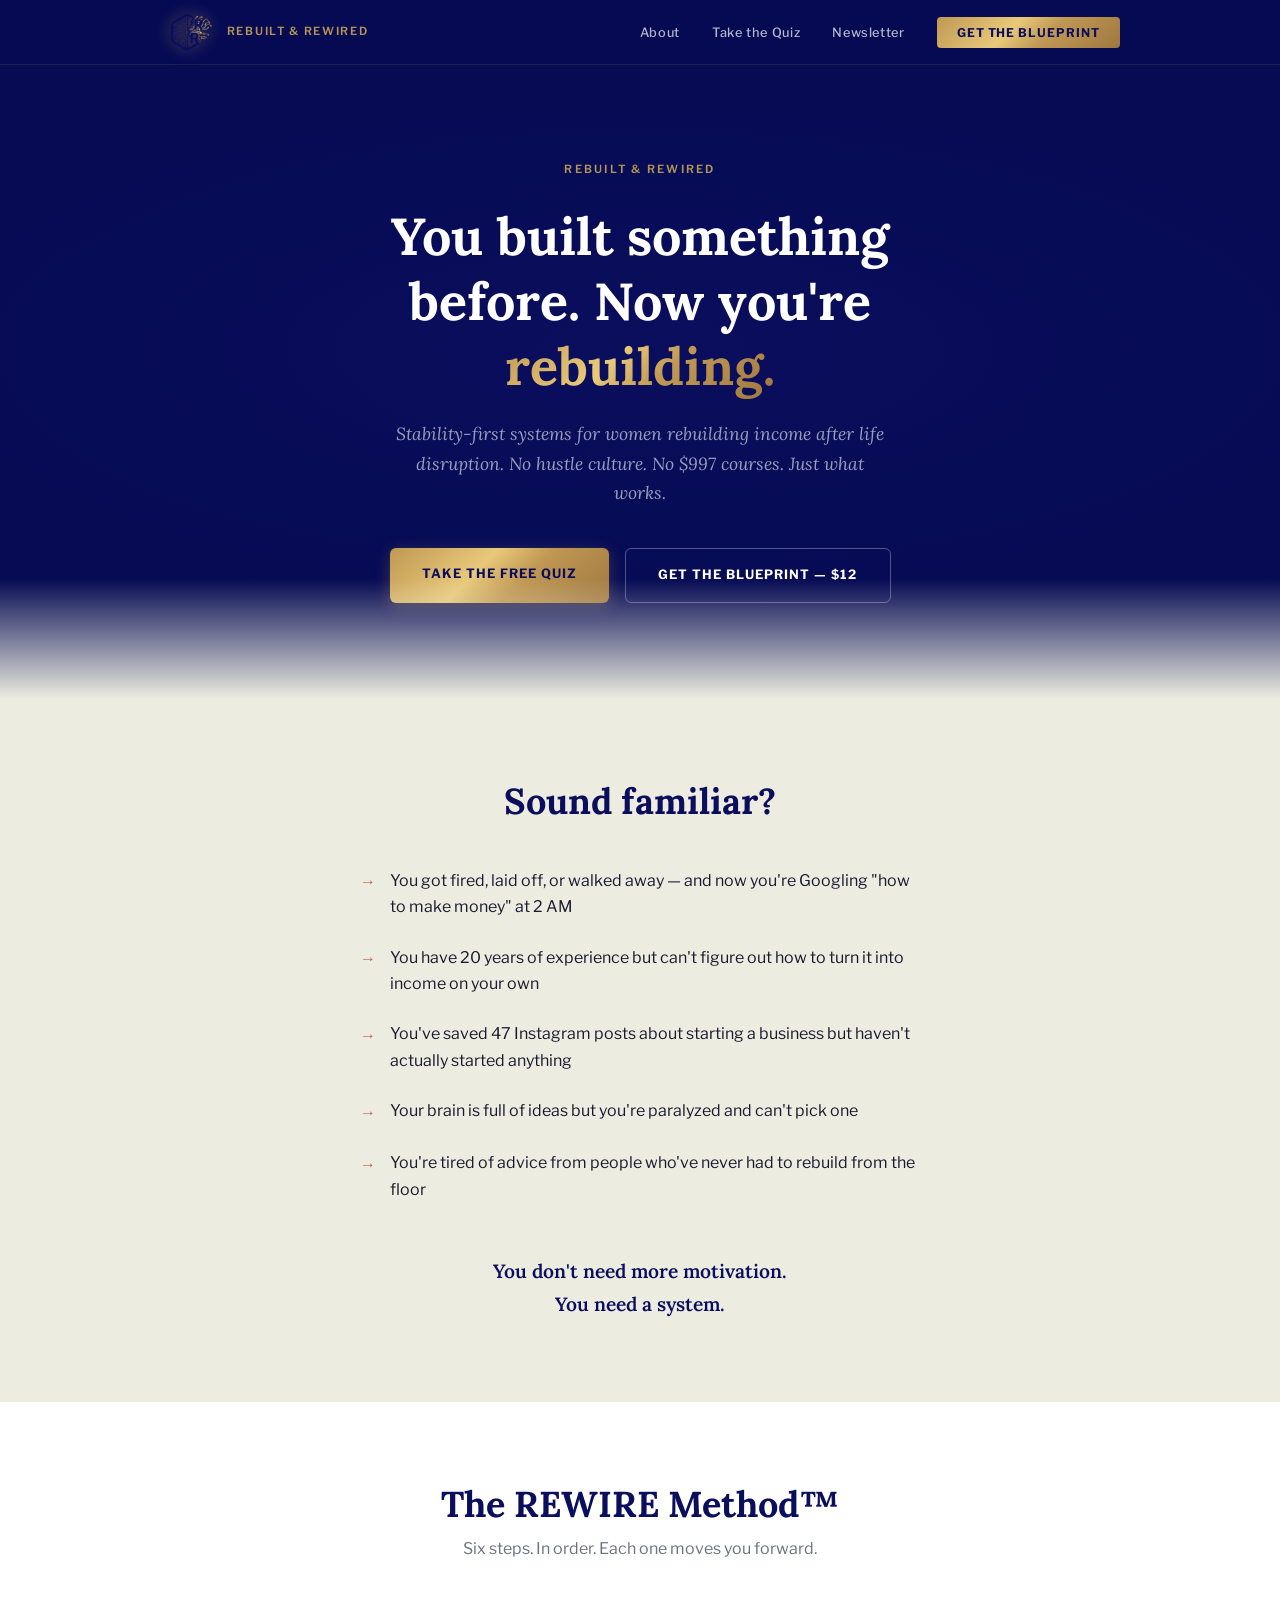
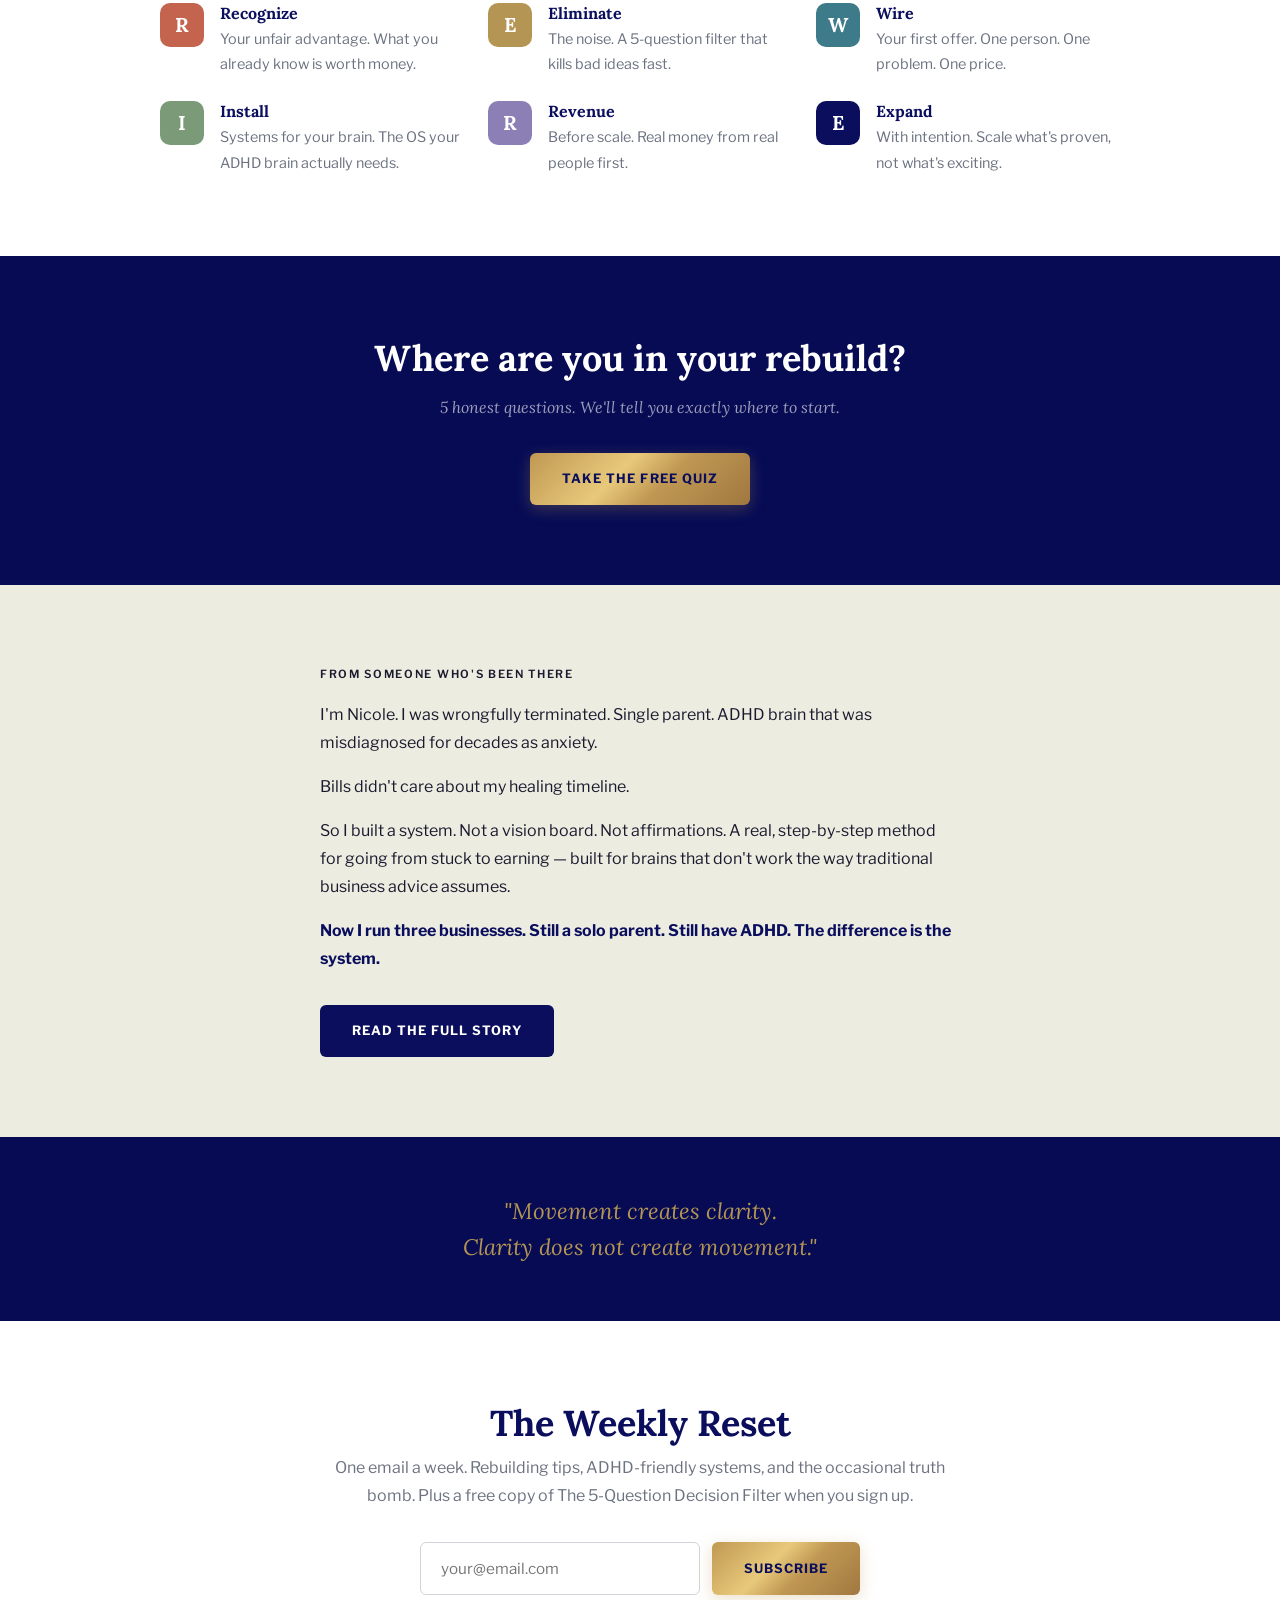
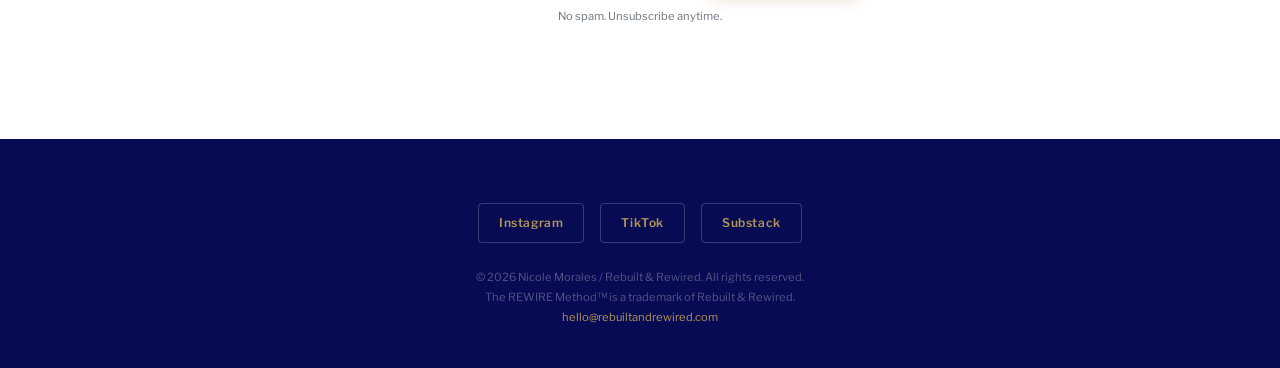
==== index.html @ 4ea36c6a "initial build — R&R website with 3 pages - Landing page: hero, pain points, REWIRE Method, quiz CTA," ====
<!DOCTYPE html>
<html lang="en">
<head>
    <meta charset="UTF-8">
    <meta name="viewport" content="width=device-width, initial-scale=1.0">
    <title>Rebuilt & Rewired — Systems for Rebuilding Income</title>
    <meta name="description" content="A 6-step system for women rebuilding income after career or life disruption. ADHD-friendly. Zero hustle culture.">
    <link rel="preconnect" href="https://fonts.googleapis.com">
    <link rel="preconnect" href="https://fonts.gstatic.com" crossorigin>
    <link href="https://fonts.googleapis.com/css2?family=Lora:ital,wght@0,400;0,600;0,700;1,400&family=Libre+Franklin:wght@300;400;500;600;700&display=swap" rel="stylesheet">
    <link rel="stylesheet" href="styles.css">
</head>
<body>

    <!-- ═══ NAV ═══ -->
    <nav class="nav">
        <div class="nav-inner">
            <a href="index.html" class="nav-brand">
                <img src="logo.png" alt="R&R" class="nav-logo">
                <span class="nav-brand-text">Rebuilt & Rewired</span>
            </a>
            <button class="nav-toggle" id="nav-toggle" aria-label="Toggle navigation">
                <span></span><span></span><span></span>
            </button>
            <ul class="nav-links" id="nav-links">
                <li><a href="about.html">About</a></li>
                <li><a href="https://rebuiltandrewired-intake.netlify.app" target="_blank">Take the Quiz</a></li>
                <li><a href="https://rebuiltrewired.substack.com" target="_blank">Newsletter</a></li>
                <li><a href="buy.html" class="btn-nav">Get the Blueprint</a></li>
            </ul>
        </div>
    </nav>

    <!-- ═══ HERO ═══ -->
    <section class="hero">
        <div class="container-narrow">
            <p class="hero-label">Rebuilt & Rewired</p>
            <h1>You built something before. Now you're <em>rebuilding.</em></h1>
            <p class="hero-sub">Stability-first systems for women rebuilding income after life disruption. No hustle culture. No $997 courses. Just what works.</p>
            <div class="hero-cta">
                <a href="https://rebuiltandrewired-intake.netlify.app" class="btn btn-gold">Take the Free Quiz</a>
                <a href="buy.html" class="btn btn-outline">Get the Blueprint — $12</a>
            </div>
        </div>
    </section>

    <!-- ═══ PAIN POINTS ═══ -->
    <section class="section pain-points">
        <div class="container-narrow fade-in">
            <h2 style="text-align:center; color:var(--navy); margin-bottom:0.5rem;">Sound familiar?</h2>
            <ul class="pain-list">
                <li>You got fired, laid off, or walked away — and now you're Googling "how to make money" at 2 AM</li>
                <li>You have 20 years of experience but can't figure out how to turn it into income on your own</li>
                <li>You've saved 47 Instagram posts about starting a business but haven't actually started anything</li>
                <li>Your brain is full of ideas but you're paralyzed and can't pick one</li>
                <li>You're tired of advice from people who've never had to rebuild from the floor</li>
            </ul>
            <p class="pain-closing">You don't need more motivation.<br>You need a system.</p>
        </div>
    </section>

    <!-- ═══ THE METHOD ═══ -->
    <section class="section method">
        <div class="container fade-in">
            <h2 style="text-align:center; color:var(--navy); margin-bottom:0.5rem;">The REWIRE Method&#8482;</h2>
            <p style="text-align:center; margin-bottom:0;">Six steps. In order. Each one moves you forward.</p>
            <div class="method-grid">
                <div class="method-step">
                    <div class="method-letter" style="background:#C4644E;">R</div>
                    <div>
                        <h3>Recognize</h3>
                        <p>Your unfair advantage. What you already know is worth money.</p>
                    </div>
                </div>
                <div class="method-step">
                    <div class="method-letter" style="background:var(--gold);">E</div>
                    <div>
                        <h3>Eliminate</h3>
                        <p>The noise. A 5-question filter that kills bad ideas fast.</p>
                    </div>
                </div>
                <div class="method-step">
                    <div class="method-letter" style="background:#3D7A8A;">W</div>
                    <div>
                        <h3>Wire</h3>
                        <p>Your first offer. One person. One problem. One price.</p>
                    </div>
                </div>
                <div class="method-step">
                    <div class="method-letter" style="background:#7A9A78;">I</div>
                    <div>
                        <h3>Install</h3>
                        <p>Systems for your brain. The OS your ADHD brain actually needs.</p>
                    </div>
                </div>
                <div class="method-step">
                    <div class="method-letter" style="background:#8B7FB5;">R</div>
                    <div>
                        <h3>Revenue</h3>
                        <p>Before scale. Real money from real people first.</p>
                    </div>
                </div>
                <div class="method-step">
                    <div class="method-letter" style="background:var(--navy);">E</div>
                    <div>
                        <h3>Expand</h3>
                        <p>With intention. Scale what's proven, not what's exciting.</p>
                    </div>
                </div>
            </div>
        </div>
    </section>

    <!-- ═══ QUIZ CTA ═══ -->
    <section class="section quiz-cta">
        <div class="container-narrow fade-in">
            <h2>Where are you in your rebuild?</h2>
            <p>5 honest questions. We'll tell you exactly where to start.</p>
            <a href="https://rebuiltandrewired-intake.netlify.app" class="btn btn-gold">Take the Free Quiz</a>
        </div>
    </section>

    <!-- ═══ ABOUT PREVIEW ═══ -->
    <section class="section about">
        <div class="container-narrow fade-in">
            <p class="about-label">From someone who's been there</p>
            <p>I'm Nicole. I was wrongfully terminated. Single parent. ADHD brain that was misdiagnosed for decades as anxiety.</p>
            <p>Bills didn't care about my healing timeline.</p>
            <p>So I built a system. Not a vision board. Not affirmations. A real, step-by-step method for going from stuck to earning — built for brains that don't work the way traditional business advice assumes.</p>
            <p><strong>Now I run three businesses. Still a solo parent. Still have ADHD. The difference is the system.</strong></p>
            <div style="margin-top:2rem;">
                <a href="about.html" class="btn btn-dark">Read the full story</a>
            </div>
        </div>
    </section>

    <!-- ═══ QUOTE ═══ -->
    <section class="quote-banner">
        <blockquote>"Movement creates clarity.<br>Clarity does not create movement."</blockquote>
    </section>

    <!-- ═══ EMAIL CAPTURE ═══ -->
    <section class="section email-section">
        <div class="container-narrow fade-in">
            <h2>The Weekly Reset</h2>
            <p>One email a week. Rebuilding tips, ADHD-friendly systems, and the occasional truth bomb. Plus a free copy of The 5-Question Decision Filter when you sign up.</p>
            <form class="email-form" name="newsletter" method="POST" data-netlify="true" netlify-honeypot="bot-field">
                <input type="hidden" name="form-name" value="newsletter" />
                <p style="position:absolute;left:-9999px;" aria-hidden="true">
                    <label>Don't fill this out: <input name="bot-field" /></label>
                </p>
                <input type="email" name="email" placeholder="your@email.com" required />
                <button type="submit" class="btn btn-gold">Subscribe</button>
            </form>
            <p class="email-privacy">No spam. Unsubscribe anytime.</p>
        </div>
    </section>

    <!-- ═══ FOOTER ═══ -->
    <footer class="footer">
        <div class="container">
            <div class="social-links">
                <a href="https://instagram.com/rebuiltandrewired" target="_blank" rel="noopener">Instagram</a>
                <a href="https://tiktok.com/@rebuiltandrewired" target="_blank" rel="noopener">TikTok</a>
                <a href="https://rebuiltrewired.substack.com" target="_blank" rel="noopener">Substack</a>
            </div>
            <p style="margin-top:1.5rem;">
                &copy; 2026 Nicole Morales / Rebuilt &amp; Rewired. All rights reserved.<br>
                The REWIRE Method&#8482; is a trademark of Rebuilt &amp; Rewired.<br>
                <a href="mailto:hello@rebuiltandrewired.com">hello@rebuiltandrewired.com</a>
            </p>
        </div>
    </footer>

    <script src="main.js"></script>
</body>
</html>
---- styles.css ----
/* ═══ REBUILT & REWIRED — BRAND SYSTEM ═══ */

:root {
    --navy: #0A0E5D;
    --navy-deep: #060b54;
    --gold: #B49554;
    --gold-light: #e8c97a;
    --gold-gradient: linear-gradient(135deg, #c09853 0%, #e8c97a 40%, #c09853 60%, #a07840 100%);
    --cream: #EDECE1;
    --cream-light: #F8F7F4;
    --coral: #C4644E;
    --dark: #1A1A2E;
    --gray: #6B7280;
    --gray-light: #D1D5DB;
    --white: #FFFFFF;
}

* {
    margin: 0;
    padding: 0;
    box-sizing: border-box;
}

html {
    scroll-behavior: smooth;
}

body {
    font-family: 'Libre Franklin', 'Helvetica Neue', sans-serif;
    color: var(--dark);
    background: var(--white);
    line-height: 1.6;
    -webkit-font-smoothing: antialiased;
}

/* ═══ TYPOGRAPHY ═══ */

h1, h2, h3 {
    font-family: 'Lora', Georgia, serif;
    font-weight: 700;
    line-height: 1.25;
}

h1 { font-size: clamp(2rem, 5vw, 3.25rem); }
h2 { font-size: clamp(1.5rem, 3.5vw, 2.25rem); }
h3 { font-size: clamp(1.125rem, 2.5vw, 1.5rem); }

p {
    font-size: 1rem;
    line-height: 1.75;
    color: var(--gray);
}

/* ═══ LAYOUT ═══ */

.section {
    padding: 5rem 1.5rem;
}

.container {
    max-width: 960px;
    margin: 0 auto;
}

.container-narrow {
    max-width: 640px;
    margin: 0 auto;
}

/* ═══ NAVIGATION ═══ */

.nav {
    position: fixed;
    top: 0;
    left: 0;
    right: 0;
    z-index: 100;
    background: rgba(6, 11, 84, 0.95);
    backdrop-filter: blur(12px);
    -webkit-backdrop-filter: blur(12px);
    border-bottom: 1px solid rgba(180, 149, 84, 0.15);
    padding: 0 1.5rem;
}

.nav-inner {
    max-width: 960px;
    margin: 0 auto;
    display: flex;
    align-items: center;
    justify-content: space-between;
    height: 64px;
}

.nav-logo {
    height: 40px;
    width: auto;
    filter: drop-shadow(0 0 8px rgba(192, 152, 83, 0.6));
    mix-blend-mode: lighten;
}

.nav-brand {
    display: flex;
    align-items: center;
    gap: 0.75rem;
    text-decoration: none;
}

.nav-brand-text {
    font-family: 'Libre Franklin', sans-serif;
    font-size: 0.7rem;
    font-weight: 600;
    letter-spacing: 0.15em;
    text-transform: uppercase;
    color: var(--gold);
}

.nav-links {
    display: flex;
    gap: 2rem;
    align-items: center;
    list-style: none;
}

.nav-links a {
    font-size: 0.8rem;
    font-weight: 500;
    letter-spacing: 0.05em;
    color: rgba(255, 255, 255, 0.7);
    text-decoration: none;
    transition: color 0.2s ease;
}

.nav-links a:hover {
    color: var(--gold);
}

.nav-links .btn-nav {
    background: var(--gold-gradient);
    color: var(--navy);
    padding: 0.5rem 1.25rem;
    border-radius: 4px;
    font-weight: 700;
    font-size: 0.75rem;
    letter-spacing: 0.08em;
    text-transform: uppercase;
}

.nav-links .btn-nav:hover {
    filter: brightness(1.1);
    color: var(--navy);
}

/* Mobile nav toggle */
.nav-toggle {
    display: none;
    background: none;
    border: none;
    cursor: pointer;
    padding: 0.5rem;
}

.nav-toggle span {
    display: block;
    width: 22px;
    height: 2px;
    background: var(--gold);
    margin: 5px 0;
    transition: all 0.3s ease;
}

/* ═══ HERO ═══ */

.hero {
    background: var(--navy-deep);
    background-image:
        radial-gradient(ellipse 80% 50% at 50% 50%, var(--navy) 0%, var(--navy-deep) 70%),
        radial-gradient(circle at 20% 30%, rgba(192, 152, 83, 0.06) 0%, transparent 50%),
        radial-gradient(circle at 80% 70%, rgba(192, 152, 83, 0.04) 0%, transparent 40%);
    padding: 10rem 1.5rem 6rem;
    text-align: center;
    position: relative;
    overflow: hidden;
}

.hero::after {
    content: '';
    position: absolute;
    bottom: 0;
    left: 0;
    right: 0;
    height: 120px;
    background: linear-gradient(to bottom, transparent, var(--cream));
}

.hero-label {
    font-family: 'Libre Franklin', sans-serif;
    font-size: 0.7rem;
    font-weight: 600;
    letter-spacing: 0.2em;
    text-transform: uppercase;
    color: var(--gold);
    margin-bottom: 1.5rem;
}

.hero h1 {
    color: var(--white);
    margin-bottom: 1.25rem;
    max-width: 700px;
    margin-left: auto;
    margin-right: auto;
}

.hero h1 em {
    font-style: normal;
    background: var(--gold-gradient);
    -webkit-background-clip: text;
    -webkit-text-fill-color: transparent;
    background-clip: text;
}

.hero-sub {
    font-family: 'Lora', Georgia, serif;
    font-size: 1.1rem;
    color: rgba(255, 255, 255, 0.6);
    font-style: italic;
    max-width: 500px;
    margin: 0 auto 2.5rem;
    line-height: 1.7;
}

.hero-cta {
    display: inline-flex;
    gap: 1rem;
    flex-wrap: wrap;
    justify-content: center;
}

/* ═══ BUTTONS ═══ */

.btn {
    display: inline-block;
    padding: 1rem 2rem;
    border-radius: 6px;
    font-family: 'Libre Franklin', sans-serif;
    font-size: 0.8rem;
    font-weight: 700;
    letter-spacing: 0.08em;
    text-transform: uppercase;
    text-decoration: none;
    cursor: pointer;
    border: none;
    transition: all 0.25s ease;
}

.btn-gold {
    background: var(--gold-gradient);
    color: var(--navy);
    box-shadow: 0 4px 16px rgba(192, 152, 83, 0.3);
}

.btn-gold:hover {
    transform: translateY(-2px);
    box-shadow: 0 6px 24px rgba(192, 152, 83, 0.4);
    filter: brightness(1.05);
}

.btn-outline {
    background: transparent;
    color: var(--white);
    border: 1px solid rgba(255, 255, 255, 0.3);
}

.btn-outline:hover {
    border-color: var(--gold);
    color: var(--gold);
}

.btn-dark {
    background: var(--navy);
    color: var(--white);
}

.btn-dark:hover {
    background: var(--navy-deep);
    transform: translateY(-2px);
    box-shadow: 0 4px 16px rgba(6, 11, 84, 0.3);
}

/* ═══ PAIN POINTS ═══ */

.pain-points {
    background: var(--cream);
}

.pain-list {
    list-style: none;
    max-width: 560px;
    margin: 2rem auto 0;
}

.pain-list li {
    display: flex;
    align-items: flex-start;
    gap: 0.875rem;
    padding: 0.75rem 0;
    font-size: 1rem;
    line-height: 1.65;
    color: var(--dark);
}

.pain-list li::before {
    content: '→';
    color: var(--coral);
    font-weight: 700;
    flex-shrink: 0;
    margin-top: 0.1em;
}

.pain-closing {
    font-family: 'Lora', Georgia, serif;
    font-size: 1.2rem;
    font-weight: 600;
    color: var(--navy);
    text-align: center;
    margin-top: 2.5rem;
}

/* ═══ METHOD ═══ */

.method {
    background: var(--white);
}

.method-grid {
    display: grid;
    grid-template-columns: repeat(auto-fit, minmax(280px, 1fr));
    gap: 1.5rem;
    margin-top: 2.5rem;
}

.method-step {
    display: flex;
    gap: 1rem;
    align-items: flex-start;
}

.method-letter {
    width: 44px;
    height: 44px;
    border-radius: 10px;
    display: flex;
    align-items: center;
    justify-content: center;
    font-family: 'Lora', Georgia, serif;
    font-size: 1.25rem;
    font-weight: 700;
    color: var(--white);
    flex-shrink: 0;
}

.method-step h3 {
    font-size: 1rem;
    color: var(--navy);
    margin-bottom: 0.25rem;
}

.method-step p {
    font-size: 0.9rem;
}

/* ═══ ABOUT ═══ */

.about {
    background: var(--cream);
}

.about-label {
    font-family: 'Libre Franklin', sans-serif;
    font-size: 0.7rem;
    font-weight: 600;
    letter-spacing: 0.15em;
    text-transform: uppercase;
    color: var(--gold);
    margin-bottom: 1rem;
}

.about p {
    color: var(--dark);
    margin-bottom: 1rem;
}

.about p strong {
    color: var(--navy);
}

/* ═══ QUIZ CTA ═══ */

.quiz-cta {
    background: var(--navy-deep);
    text-align: center;
}

.quiz-cta h2 {
    color: var(--white);
    margin-bottom: 0.75rem;
}

.quiz-cta p {
    color: rgba(255, 255, 255, 0.6);
    font-style: italic;
    font-family: 'Lora', Georgia, serif;
    margin-bottom: 2rem;
}

/* ═══ EMAIL CAPTURE ═══ */

.email-section {
    background: var(--white);
    text-align: center;
}

.email-section h2 {
    color: var(--navy);
    margin-bottom: 0.5rem;
}

.email-section > .container-narrow > p {
    margin-bottom: 2rem;
}

.email-form {
    display: flex;
    gap: 0.75rem;
    max-width: 440px;
    margin: 0 auto;
}

.email-form input[type="email"] {
    flex: 1;
    padding: 1rem 1.25rem;
    border: 1px solid var(--gray-light);
    border-radius: 6px;
    font-family: 'Libre Franklin', sans-serif;
    font-size: 0.95rem;
    color: var(--dark);
    outline: none;
}

.email-form input[type="email"]:focus {
    border-color: var(--gold);
    box-shadow: 0 0 0 3px rgba(180, 149, 84, 0.15);
}

.email-privacy {
    font-size: 0.7rem;
    color: var(--gray);
    margin-top: 0.75rem;
}

/* ═══ SOCIAL ═══ */

.social-links {
    display: flex;
    gap: 1rem;
    justify-content: center;
    margin-top: 1.5rem;
}

.social-links a {
    padding: 0.6rem 1.25rem;
    border: 1px solid rgba(255, 255, 255, 0.2);
    border-radius: 4px;
    color: var(--gold);
    text-decoration: none;
    font-size: 0.75rem;
    font-weight: 600;
    letter-spacing: 0.05em;
    transition: all 0.2s ease;
}

.social-links a:hover {
    border-color: var(--gold);
    background: rgba(180, 149, 84, 0.1);
}

/* ═══ FOOTER ═══ */

.footer {
    background: var(--navy-deep);
    padding: 2.5rem 1.5rem;
    text-align: center;
}

.footer p {
    font-size: 0.7rem;
    color: rgba(255, 255, 255, 0.3);
    line-height: 1.8;
}

.footer a {
    color: var(--gold);
    text-decoration: none;
}

/* ═══ QUOTE BANNER ═══ */

.quote-banner {
    background: var(--navy-deep);
    padding: 3.5rem 1.5rem;
    text-align: center;
}

.quote-banner blockquote {
    font-family: 'Lora', Georgia, serif;
    font-size: clamp(1.1rem, 2.5vw, 1.4rem);
    font-style: italic;
    color: var(--gold);
    line-height: 1.6;
    max-width: 500px;
    margin: 0 auto;
}

/* ═══ BUY PAGE ═══ */

.buy-hero {
    background: var(--navy-deep);
    padding: 9rem 1.5rem 4rem;
    text-align: center;
}

.buy-hero h1 {
    color: var(--white);
    margin-bottom: 0.75rem;
}

.buy-hero .price {
    font-family: 'Lora', Georgia, serif;
    font-size: 2.5rem;
    font-weight: 700;
    color: var(--gold);
    margin-bottom: 0.5rem;
}

.buy-hero .price-sub {
    font-size: 0.85rem;
    color: rgba(255, 255, 255, 0.5);
    margin-bottom: 2rem;
}

.whats-inside {
    background: var(--cream);
}

.check-list {
    list-style: none;
    max-width: 560px;
    margin: 2rem auto 0;
}

.check-list li {
    display: flex;
    align-items: flex-start;
    gap: 0.875rem;
    padding: 0.6rem 0;
    font-size: 0.95rem;
    line-height: 1.6;
    color: var(--dark);
}

.check-list li::before {
    content: '✓';
    color: var(--gold);
    font-weight: 700;
    flex-shrink: 0;
}

.who-for {
    background: var(--navy-deep);
}

.who-for h2 {
    color: var(--white);
    text-align: center;
    margin-bottom: 2rem;
}

.who-list {
    list-style: none;
    max-width: 560px;
    margin: 0 auto;
}

.who-list li {
    display: flex;
    align-items: flex-start;
    gap: 0.875rem;
    padding: 0.6rem 0;
    font-size: 0.95rem;
    line-height: 1.6;
    color: rgba(255, 255, 255, 0.8);
}

.who-list li::before {
    content: '◆';
    color: var(--gold);
    flex-shrink: 0;
}

.objections {
    background: var(--white);
}

.objection-item {
    margin-bottom: 1.75rem;
}

.objection-item h3 {
    font-family: 'Lora', Georgia, serif;
    font-size: 1rem;
    color: var(--navy);
    margin-bottom: 0.35rem;
}

.objection-item p {
    font-size: 0.9rem;
}

.final-cta {
    background: var(--cream);
    text-align: center;
}

.final-cta h2 {
    color: var(--navy);
    margin-bottom: 0.5rem;
}

.trust-badges {
    display: flex;
    gap: 1.5rem;
    justify-content: center;
    flex-wrap: wrap;
    margin-top: 1.5rem;
}

.trust-badges span {
    font-size: 0.75rem;
    color: var(--gray);
    display: flex;
    align-items: center;
    gap: 0.4rem;
}

.trust-badges span::before {
    content: '●';
    color: var(--gold);
    font-size: 0.4rem;
}

/* ═══ ANIMATIONS ═══ */

.fade-in {
    opacity: 0;
    transform: translateY(20px);
    transition: opacity 0.6s ease, transform 0.6s ease;
}

.fade-in.visible {
    opacity: 1;
    transform: translateY(0);
}

/* ═══ RESPONSIVE ═══ */

@media (max-width: 768px) {
    .nav-links {
        display: none;
        position: absolute;
        top: 64px;
        left: 0;
        right: 0;
        background: var(--navy-deep);
        flex-direction: column;
        padding: 1.5rem;
        gap: 1rem;
        border-bottom: 1px solid rgba(180, 149, 84, 0.15);
    }

    .nav-links.open {
        display: flex;
    }

    .nav-toggle {
        display: block;
    }

    .hero {
        padding: 8rem 1.5rem 5rem;
    }

    .section {
        padding: 3.5rem 1.5rem;
    }

    .hero-cta {
        flex-direction: column;
        align-items: center;
    }

    .email-form {
        flex-direction: column;
    }

    .social-links {
        flex-direction: column;
        align-items: center;
    }

    .method-grid {
        grid-template-columns: 1fr;
    }
}
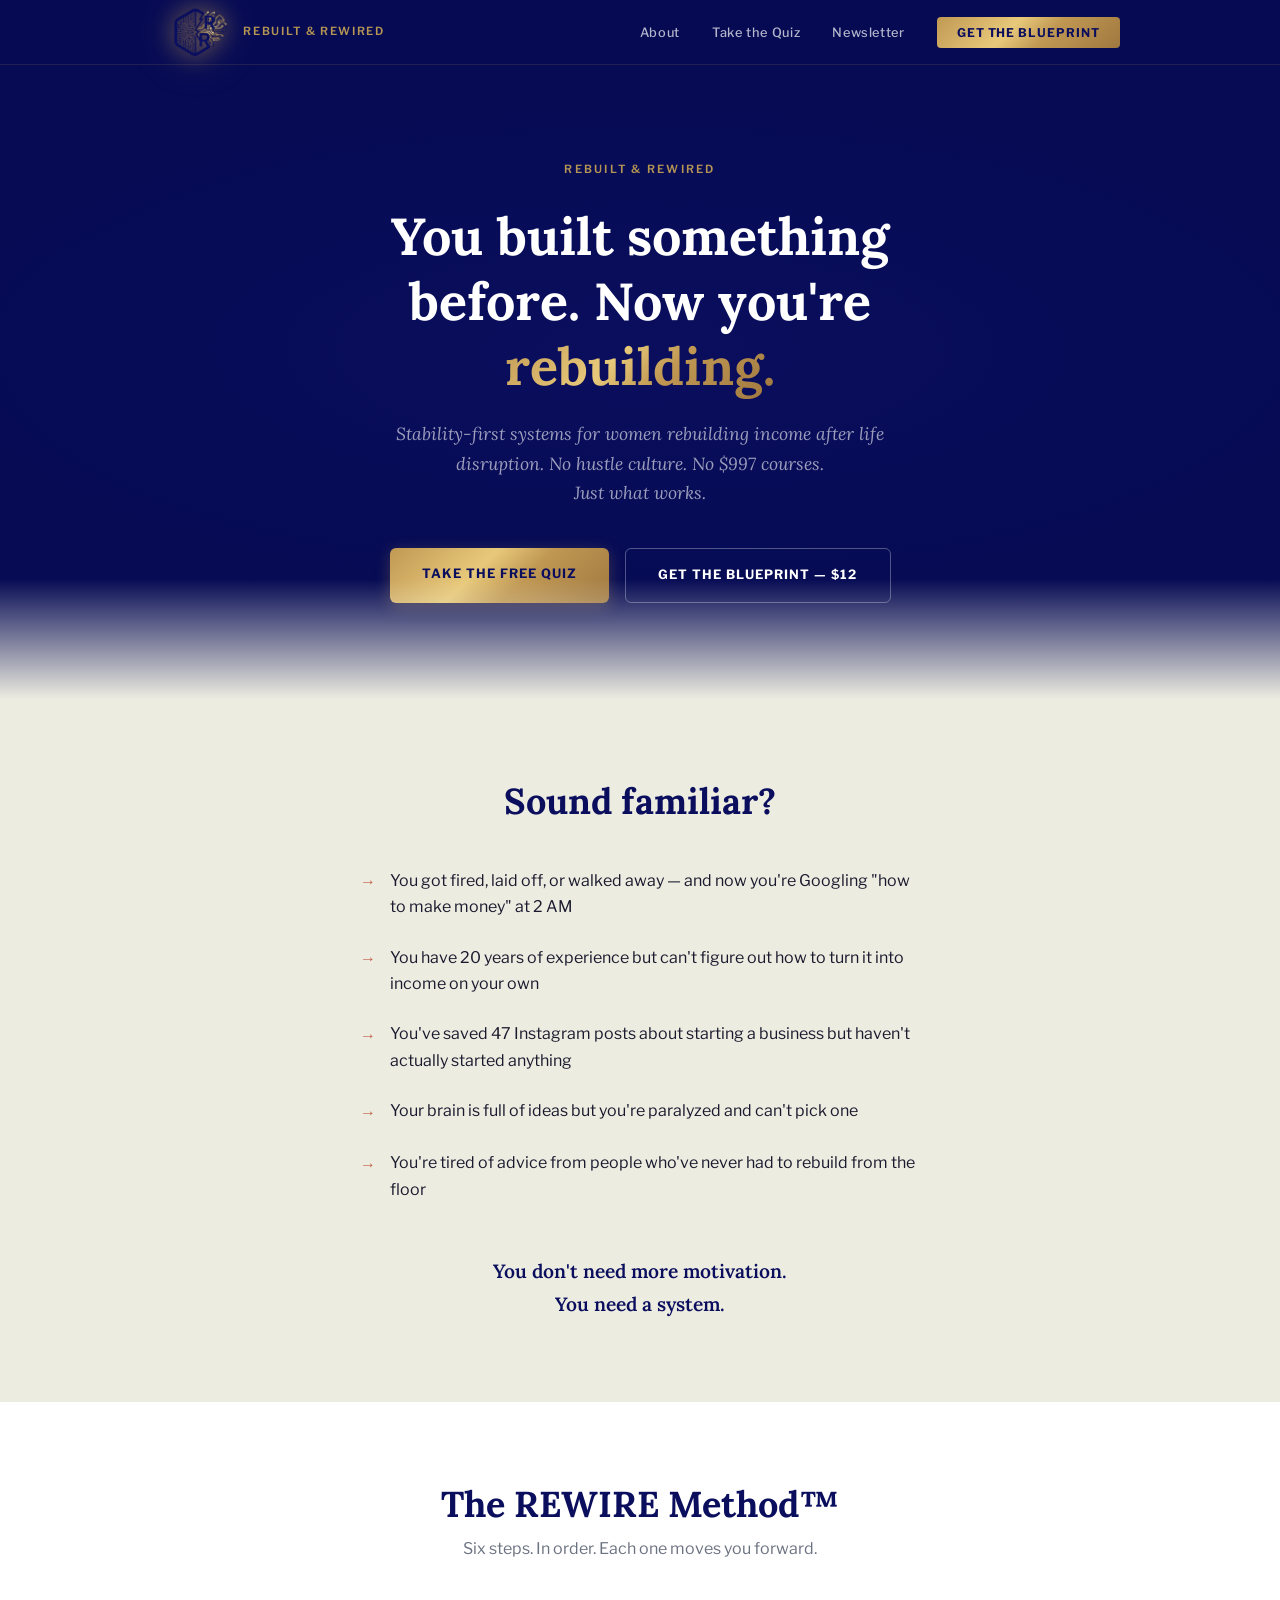
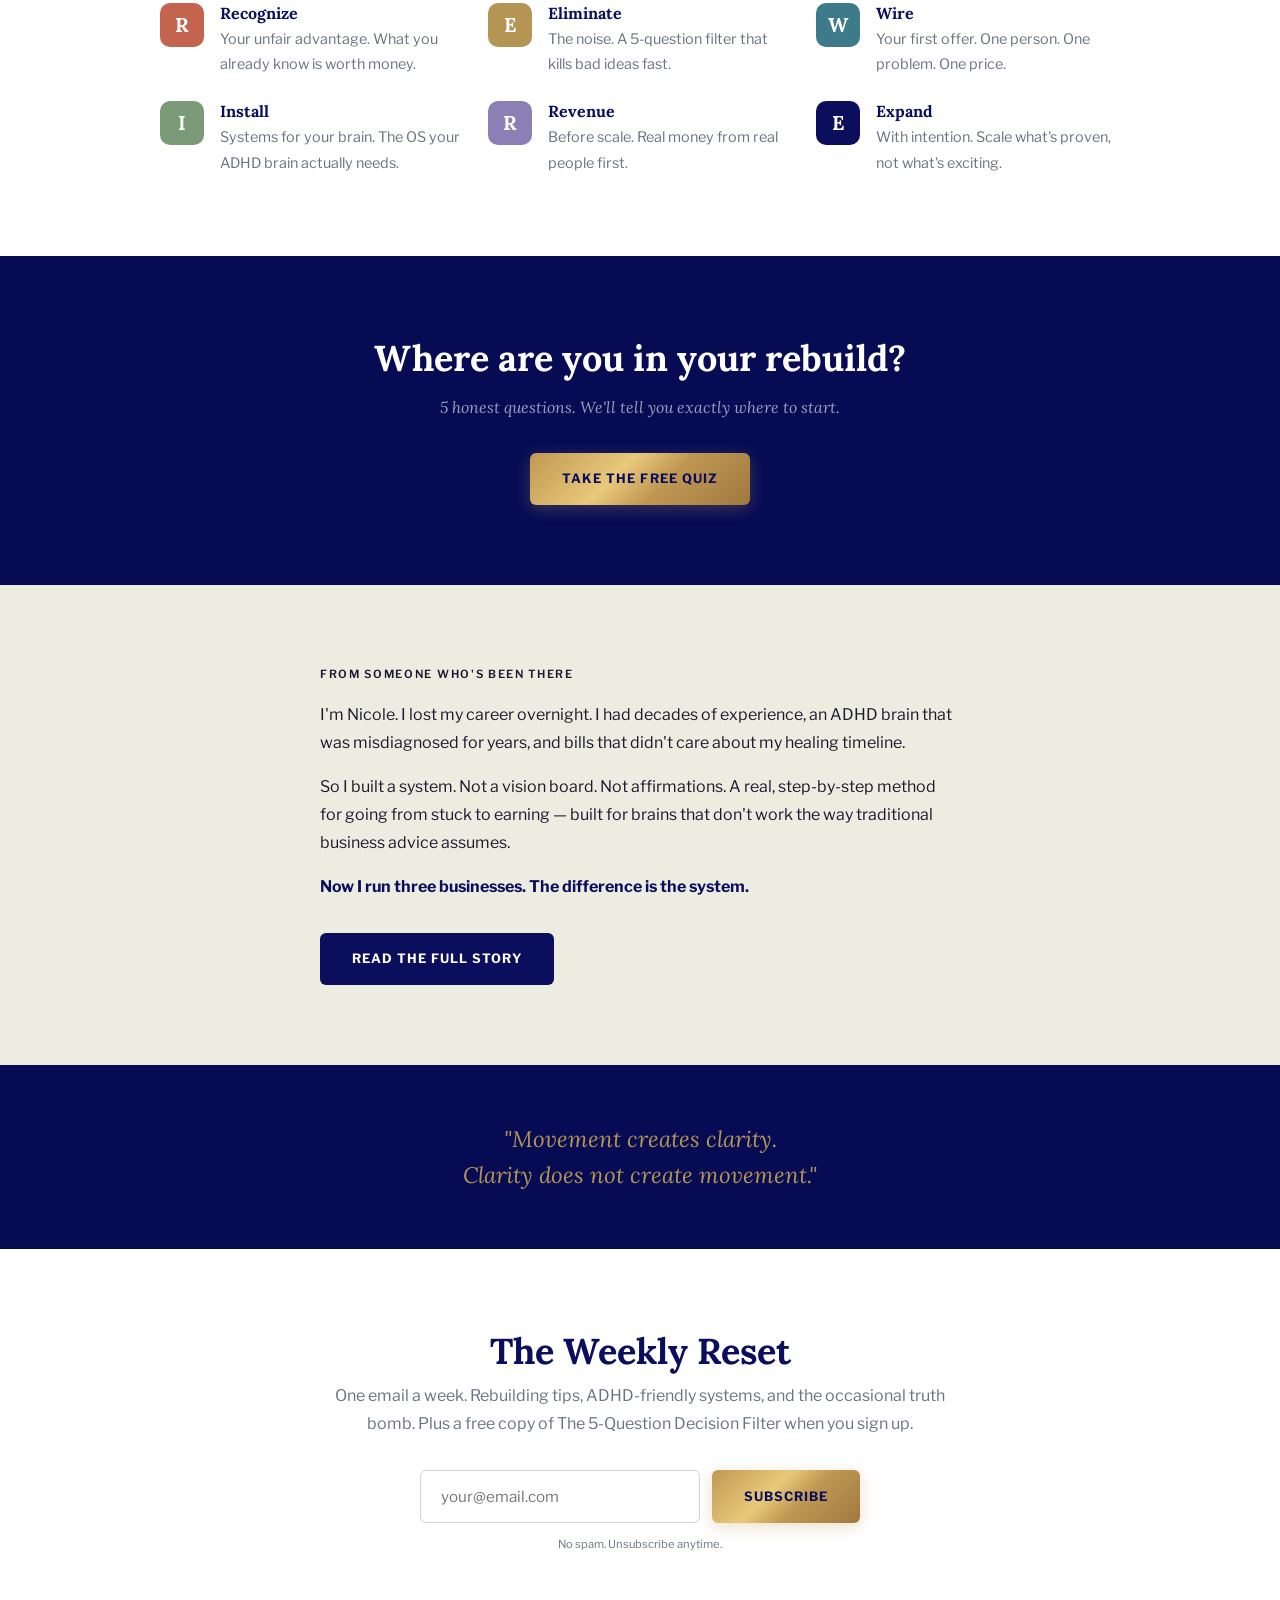
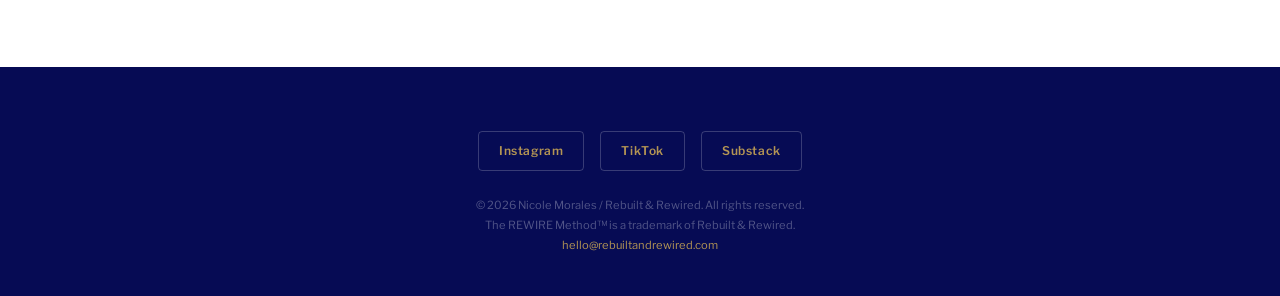
==== commit e8a27912: "fix copy and layout issues - Remove "wrongfully terminated" (both pages) — replaced with "lost my ca" ====
--- a/index.html
+++ b/index.html
@@ -36,7 +36,7 @@
         <div class="container-narrow">
             <p class="hero-label">Rebuilt & Rewired</p>
             <h1>You built something before. Now you're <em>rebuilding.</em></h1>
-            <p class="hero-sub">Stability-first systems for women rebuilding income after life disruption. No hustle culture. No $997 courses. Just what works.</p>
+            <p class="hero-sub">Stability-first systems for women rebuilding income after life disruption. No hustle culture. No $997 courses.<br>Just what works.</p>
             <div class="hero-cta">
                 <a href="https://rebuiltandrewired-intake.netlify.app" class="btn btn-gold">Take the Free Quiz</a>
                 <a href="buy.html" class="btn btn-outline">Get the Blueprint — $12</a>
@@ -124,10 +124,9 @@
     <section class="section about">
         <div class="container-narrow fade-in">
             <p class="about-label">From someone who's been there</p>
-            <p>I'm Nicole. I was wrongfully terminated. Single parent. ADHD brain that was misdiagnosed for decades as anxiety.</p>
-            <p>Bills didn't care about my healing timeline.</p>
+            <p>I'm Nicole. I lost my career overnight. I had decades of experience, an ADHD brain that was misdiagnosed for years, and bills that didn't care about my healing timeline.</p>
             <p>So I built a system. Not a vision board. Not affirmations. A real, step-by-step method for going from stuck to earning — built for brains that don't work the way traditional business advice assumes.</p>
-            <p><strong>Now I run three businesses. Still a solo parent. Still have ADHD. The difference is the system.</strong></p>
+            <p><strong>Now I run three businesses. The difference is the system.</strong></p>
             <div style="margin-top:2rem;">
                 <a href="about.html" class="btn btn-dark">Read the full story</a>
             </div>
--- a/styles.css
+++ b/styles.css
@@ -92,9 +92,9 @@
 }
 
 .nav-logo {
-    height: 40px;
+    height: 52px;
     width: auto;
-    filter: drop-shadow(0 0 8px rgba(192, 152, 83, 0.6));
+    filter: drop-shadow(0 0 10px rgba(192, 152, 83, 0.8)) drop-shadow(0 0 20px rgba(192, 152, 83, 0.4));
     mix-blend-mode: lighten;
 }
 
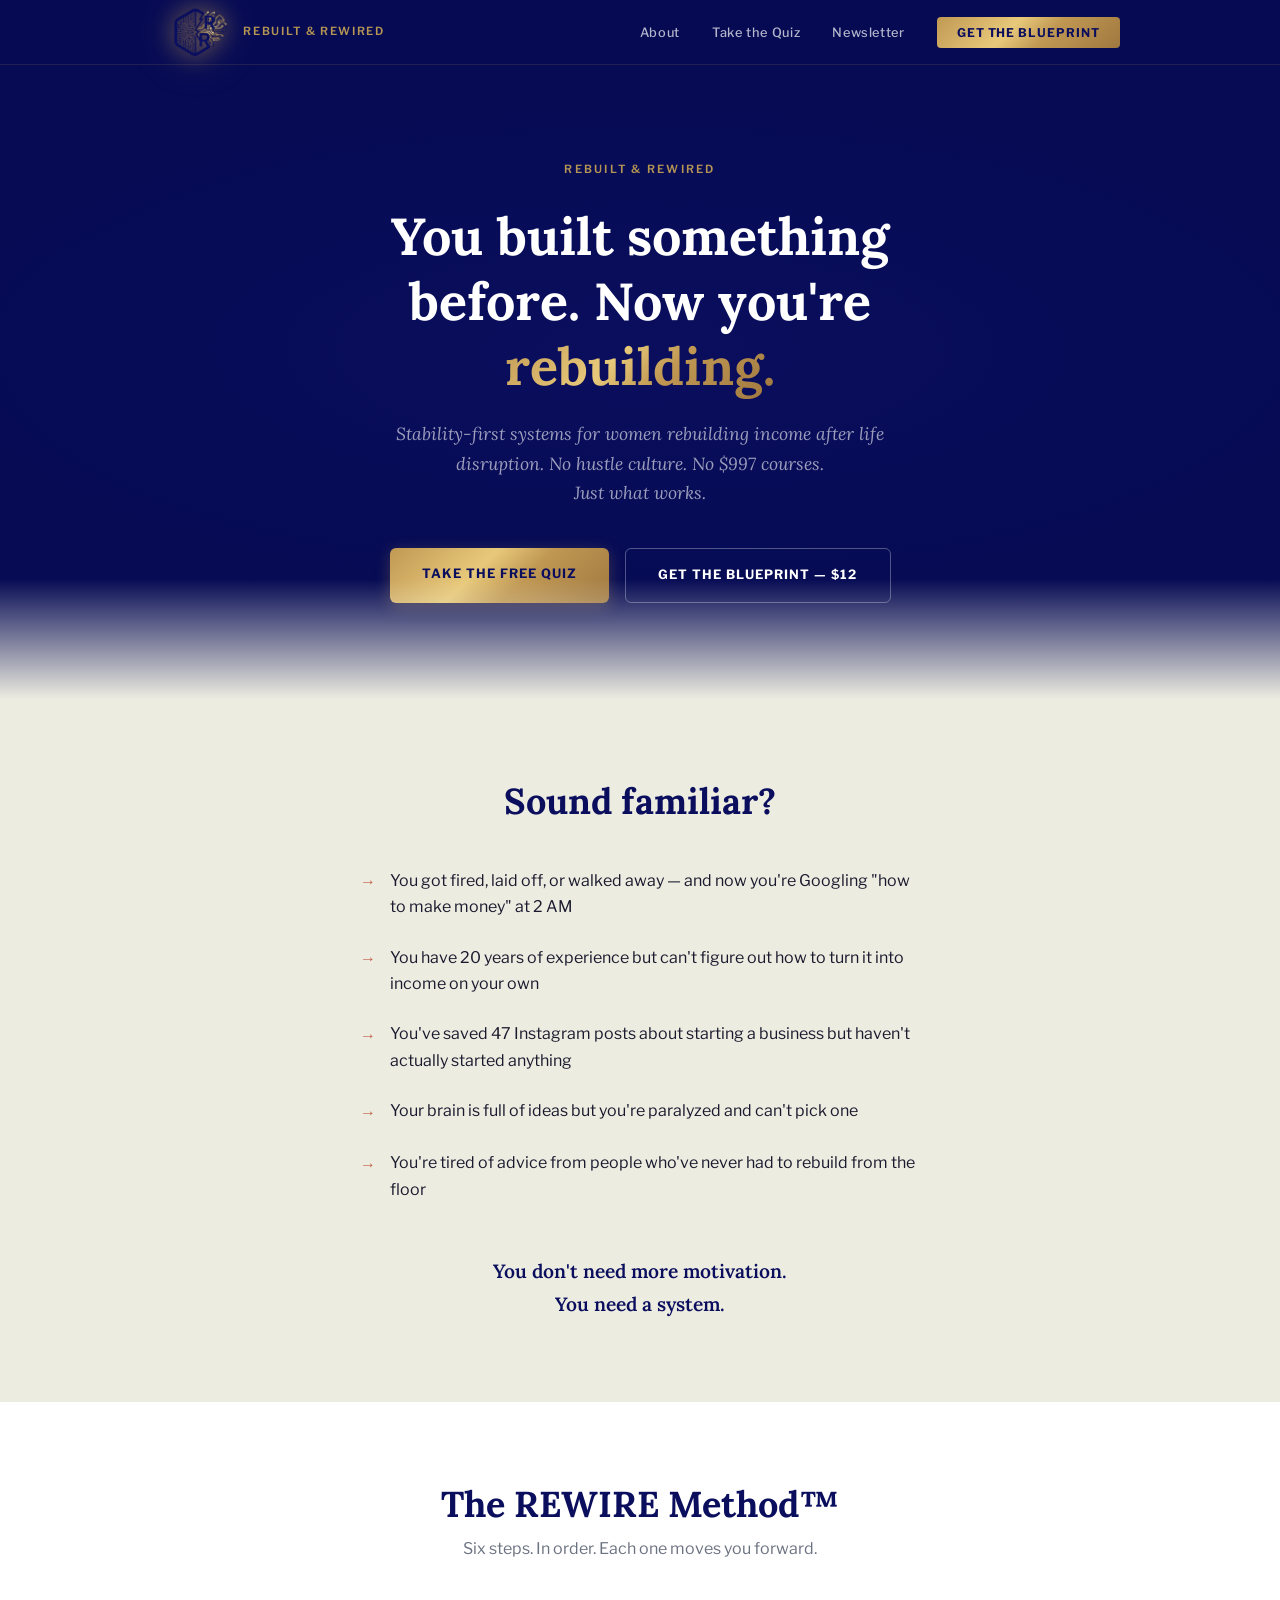
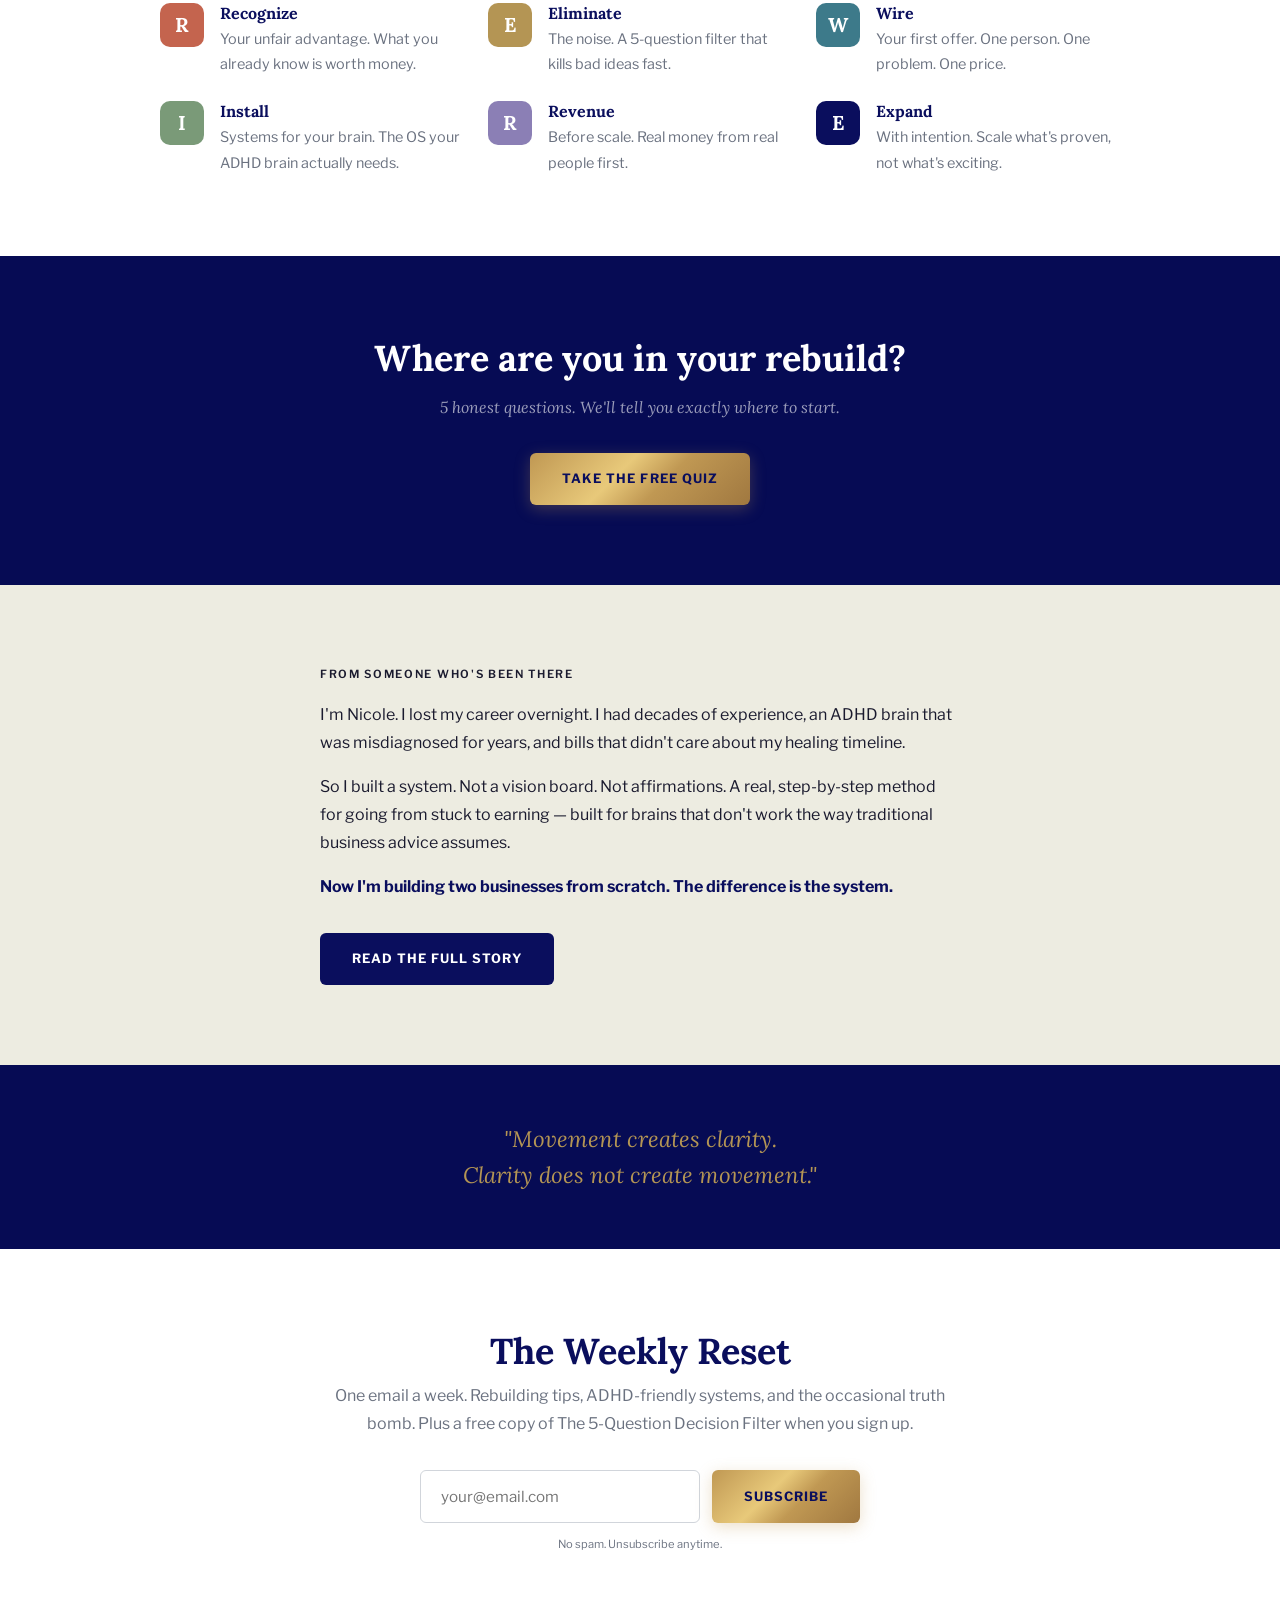
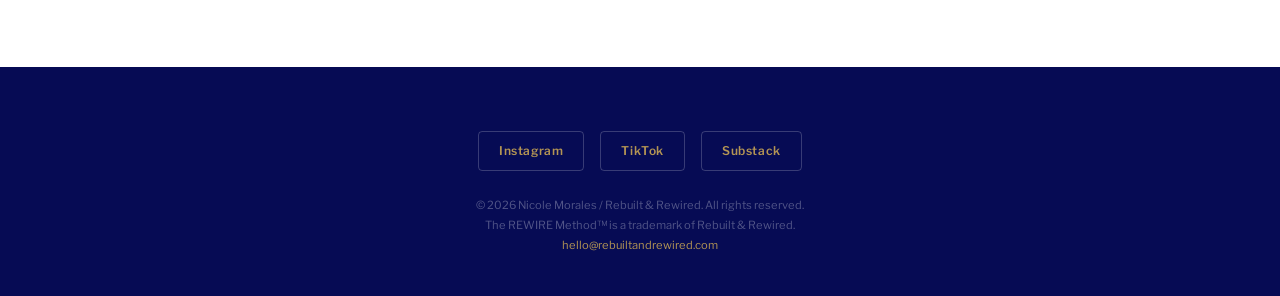
==== commit 2d4955cc: "fix business count + simplify corporate language - "three businesses" → "two businesses from scratch" ====
--- a/index.html
+++ b/index.html
@@ -126,7 +126,7 @@
             <p class="about-label">From someone who's been there</p>
             <p>I'm Nicole. I lost my career overnight. I had decades of experience, an ADHD brain that was misdiagnosed for years, and bills that didn't care about my healing timeline.</p>
             <p>So I built a system. Not a vision board. Not affirmations. A real, step-by-step method for going from stuck to earning — built for brains that don't work the way traditional business advice assumes.</p>
-            <p><strong>Now I run three businesses. The difference is the system.</strong></p>
+            <p><strong>Now I'm building two businesses from scratch. The difference is the system.</strong></p>
             <div style="margin-top:2rem;">
                 <a href="about.html" class="btn btn-dark">Read the full story</a>
             </div>
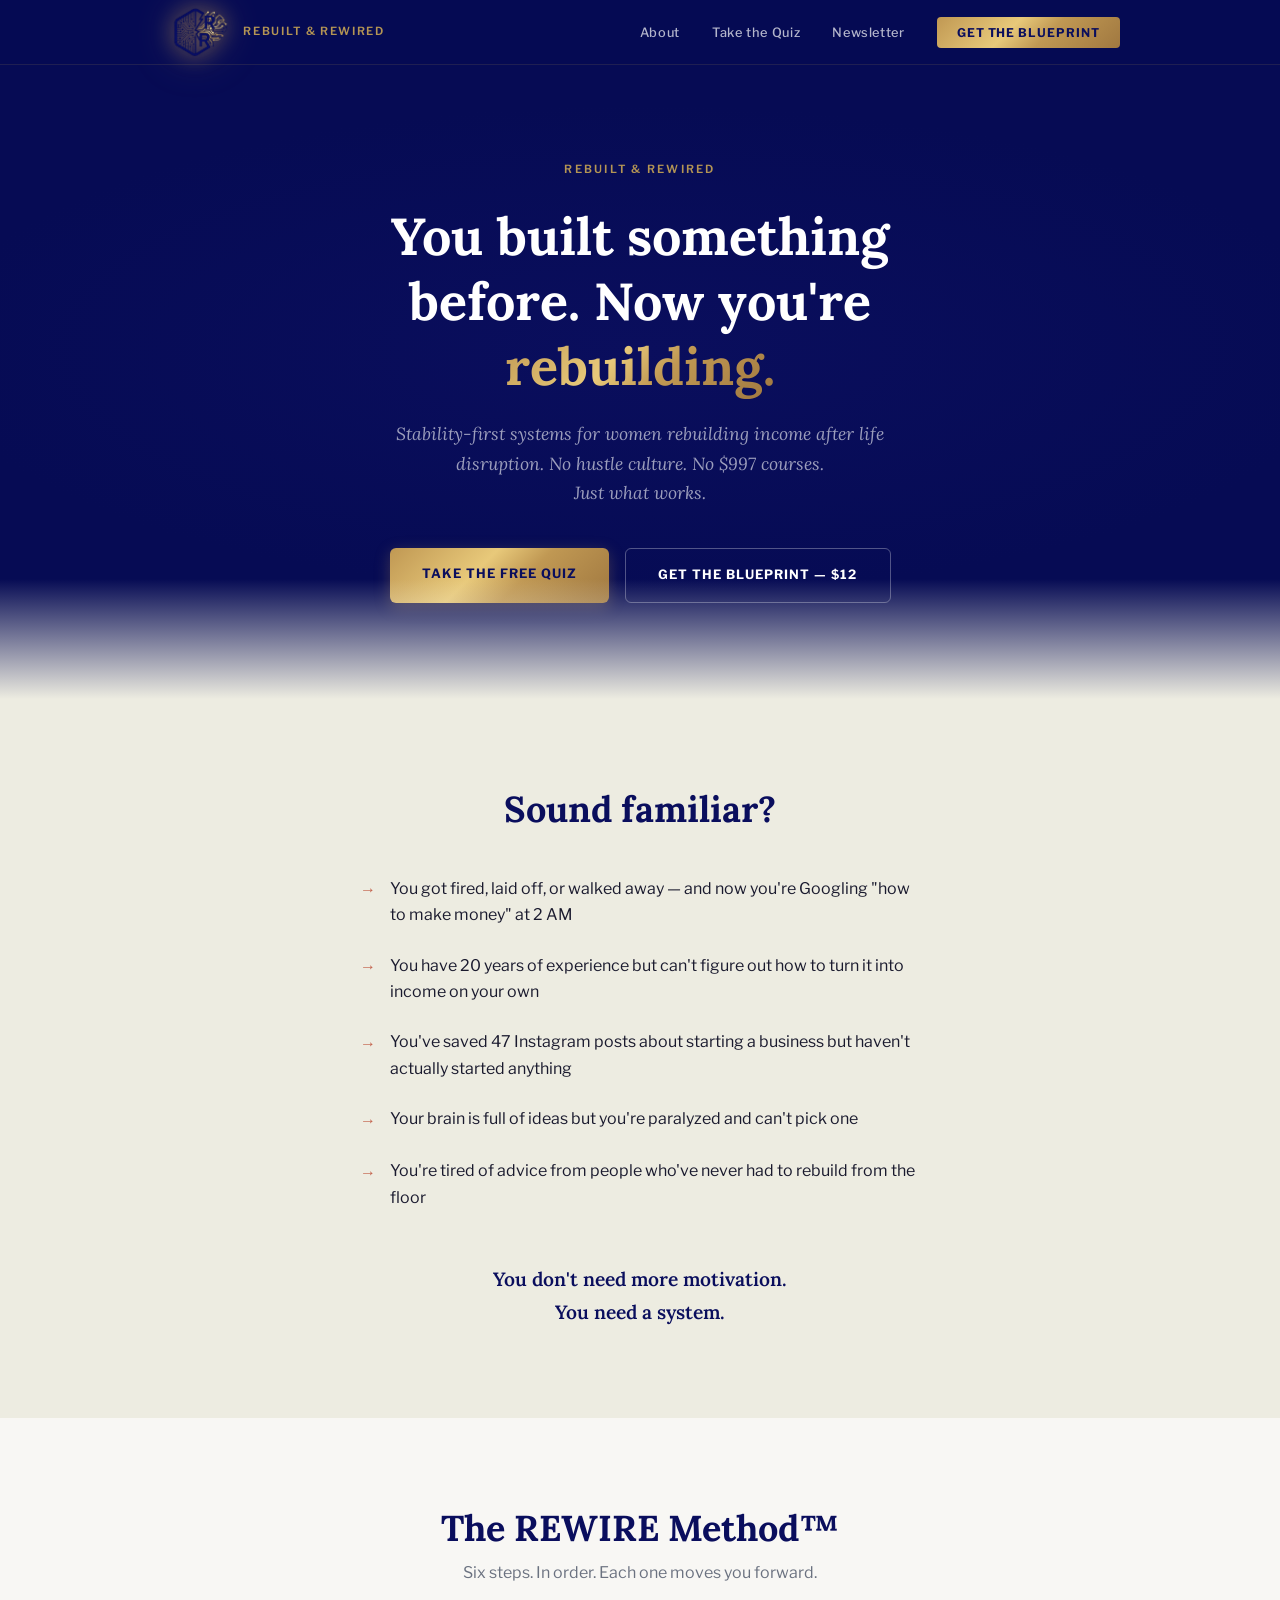
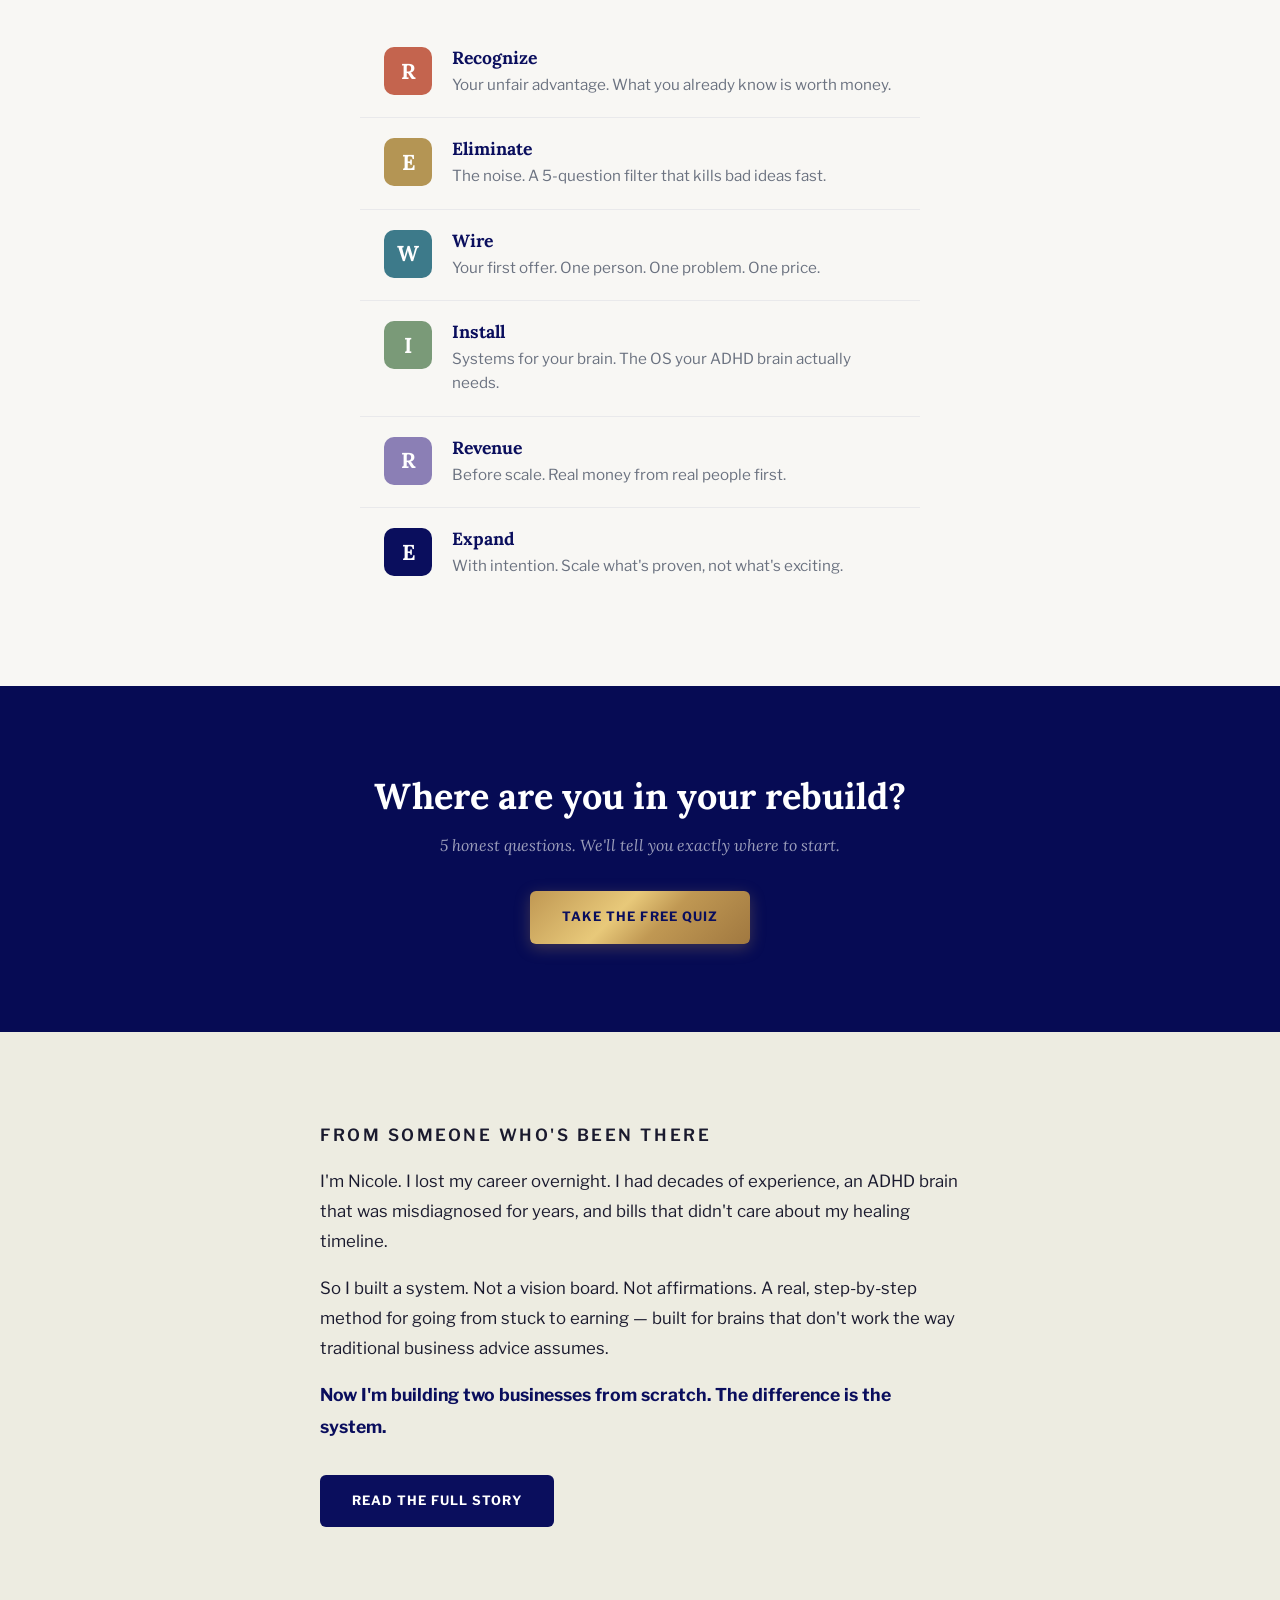
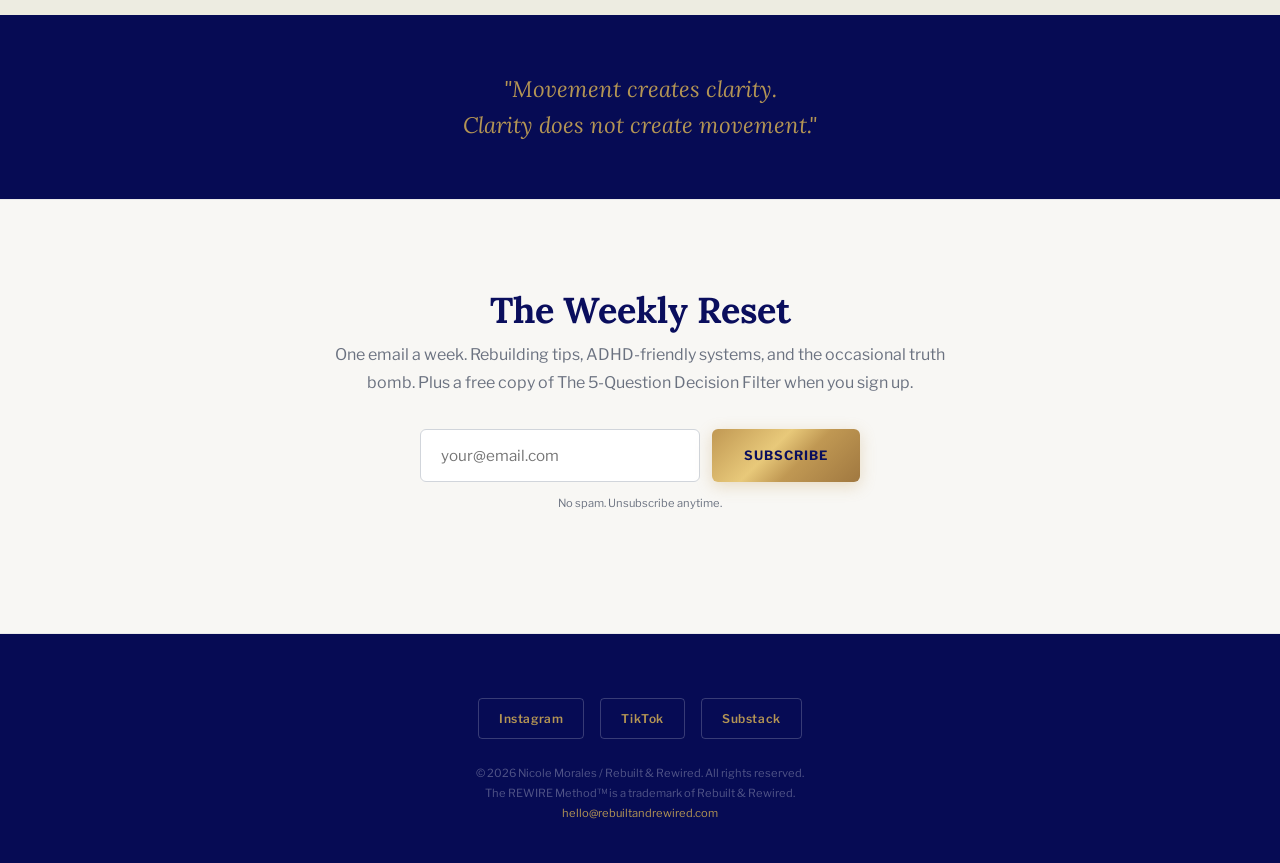
==== commit e3332596: "fix formatting — match top/bottom visual consistency - Remove "Entire hospital systems" line from ab" ====
--- a/index.html
+++ b/index.html
@@ -60,8 +60,8 @@
     </section>
 
     <!-- ═══ THE METHOD ═══ -->
-    <section class="section method">
-        <div class="container fade-in">
+    <section class="section method" style="background:var(--cream-light);">
+        <div class="container-narrow fade-in">
             <h2 style="text-align:center; color:var(--navy); margin-bottom:0.5rem;">The REWIRE Method&#8482;</h2>
             <p style="text-align:center; margin-bottom:0;">Six steps. In order. Each one moves you forward.</p>
             <div class="method-grid">
--- a/styles.css
+++ b/styles.css
@@ -54,7 +54,7 @@
 /* ═══ LAYOUT ═══ */
 
 .section {
-    padding: 5rem 1.5rem;
+    padding: 5.5rem 1.5rem;
 }
 
 .container {
@@ -333,39 +333,49 @@
 
 .method-grid {
     display: grid;
-    grid-template-columns: repeat(auto-fit, minmax(280px, 1fr));
-    gap: 1.5rem;
+    grid-template-columns: 1fr;
+    gap: 0;
     margin-top: 2.5rem;
+    max-width: 560px;
+    margin-left: auto;
+    margin-right: auto;
 }
 
 .method-step {
     display: flex;
-    gap: 1rem;
+    gap: 1.25rem;
     align-items: flex-start;
+    padding: 1.25rem 1.5rem;
+    border-bottom: 1px solid rgba(6, 11, 84, 0.06);
+}
+
+.method-step:last-child {
+    border-bottom: none;
 }
 
 .method-letter {
-    width: 44px;
-    height: 44px;
+    width: 48px;
+    height: 48px;
     border-radius: 10px;
     display: flex;
     align-items: center;
     justify-content: center;
     font-family: 'Lora', Georgia, serif;
-    font-size: 1.25rem;
+    font-size: 1.35rem;
     font-weight: 700;
     color: var(--white);
     flex-shrink: 0;
 }
 
 .method-step h3 {
-    font-size: 1rem;
+    font-size: 1.1rem;
     color: var(--navy);
     margin-bottom: 0.25rem;
 }
 
 .method-step p {
-    font-size: 0.9rem;
+    font-size: 0.95rem;
+    line-height: 1.6;
 }
 
 /* ═══ ABOUT ═══ */
@@ -387,10 +397,13 @@
 .about p {
     color: var(--dark);
     margin-bottom: 1rem;
+    font-size: 1.05rem;
+    line-height: 1.8;
 }
 
 .about p strong {
     color: var(--navy);
+    font-size: 1.1rem;
 }
 
 /* ═══ QUIZ CTA ═══ */
@@ -415,8 +428,10 @@
 /* ═══ EMAIL CAPTURE ═══ */
 
 .email-section {
-    background: var(--white);
-    text-align: center;
+    background: var(--cream-light);
+    text-align: center;
+    border-top: 1px solid rgba(6, 11, 84, 0.06);
+    border-bottom: 1px solid rgba(6, 11, 84, 0.06);
 }
 
 .email-section h2 {
